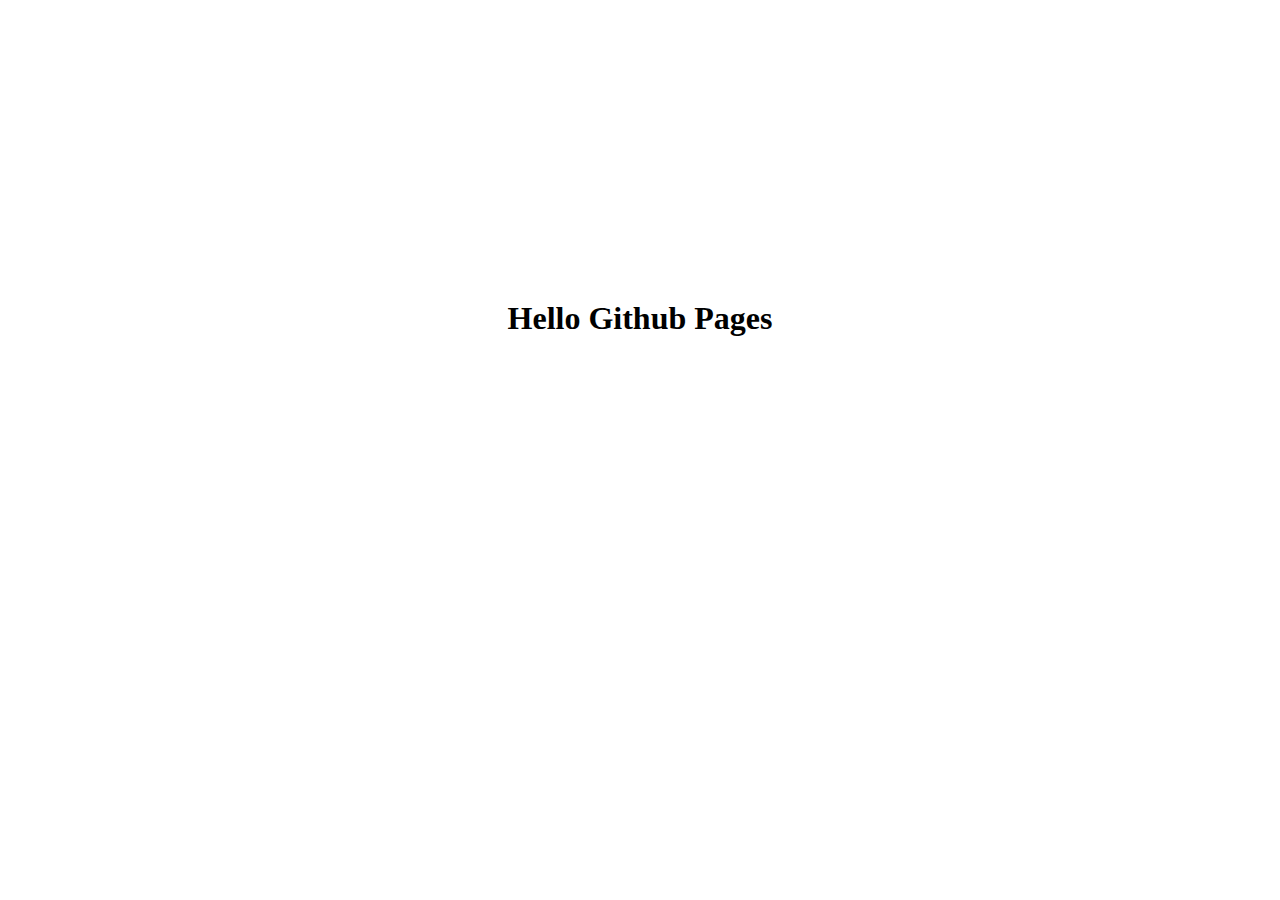
==== index.html @ 55ebb2ca "first commit" ====
<!DOCTYPE html>
<html lang="en">
<head>
    <meta charset="UTF-8">
    <meta name="viewport" content="width=device-width,initial-scale=1.0,maximum-scale=1.0,user-scalable=no">
    <meta http-equiv="X-UA-Compatible" content="ie=edge">
    <title>Hello Github Pages</title>
    <style>
        .container {
            margin-top: 300px;
            text-align: center;
        }
    </style>
</head>
<body>
<h1 class="container">Hello Github Pages</h1>
</body>
</html>
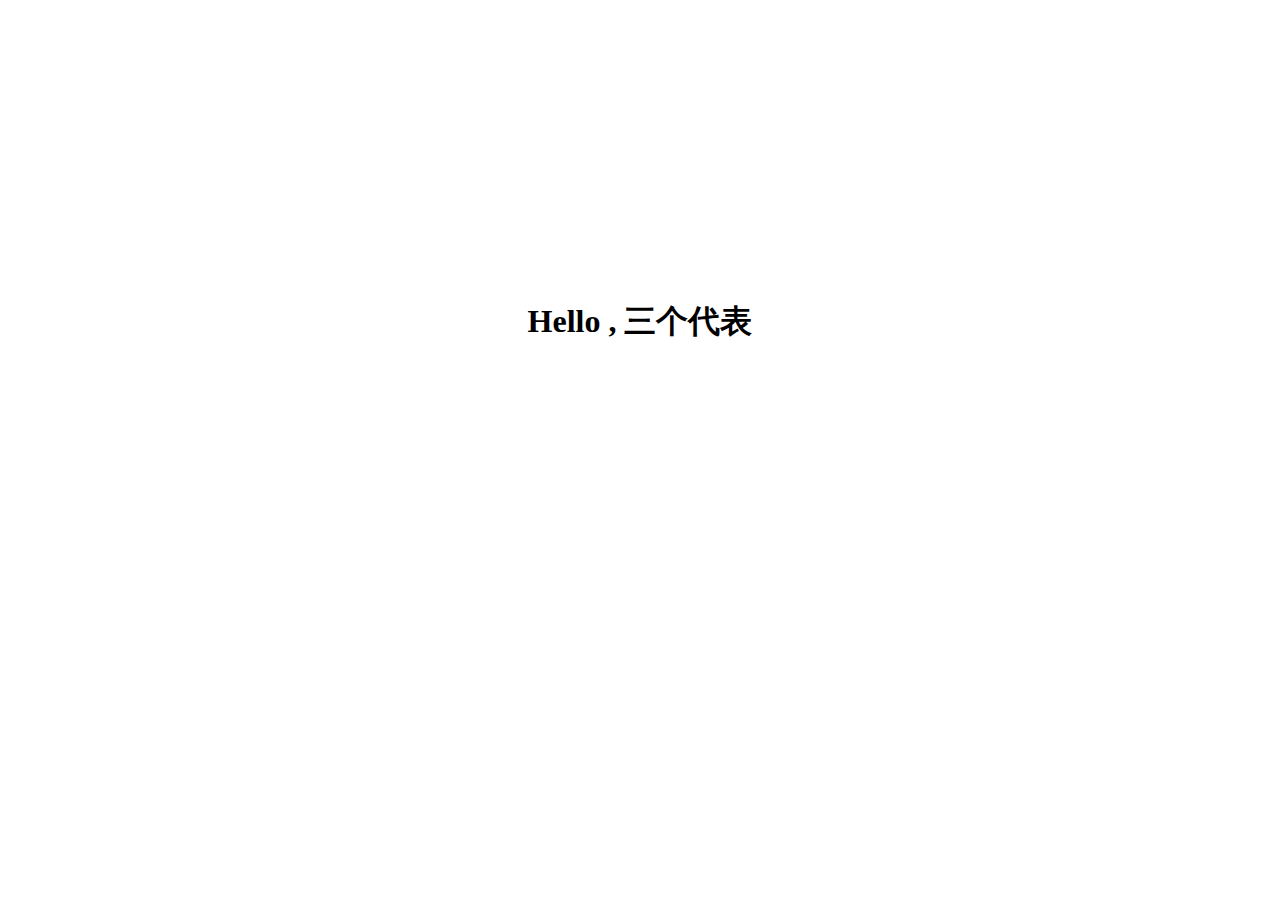
==== commit 95d86800: "Update index.html" ====
--- a/index.html
+++ b/index.html
@@ -13,6 +13,6 @@
     </style>
 </head>
 <body>
-<h1 class="container">Hello Github Pages</h1>
+<h1 class="container">Hello , 三个代表</h1>
 </body>
-</html>+</html>
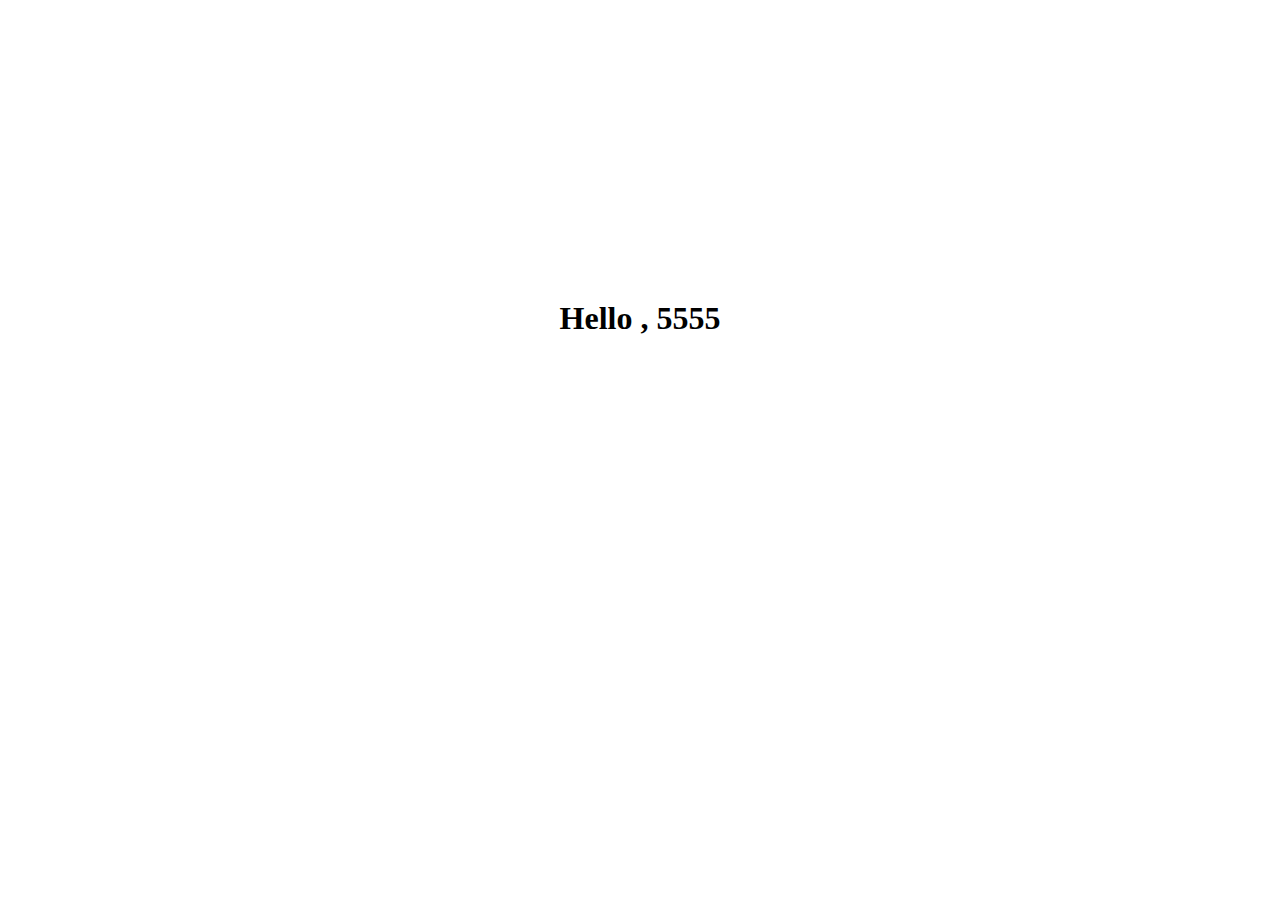
==== commit 92a226e7: "Update index.html" ====
--- a/index.html
+++ b/index.html
@@ -13,6 +13,6 @@
     </style>
 </head>
 <body>
-<h1 class="container">Hello , 三个代表</h1>
+<h1 class="container">Hello , 5555</h1>
 </body>
 </html>
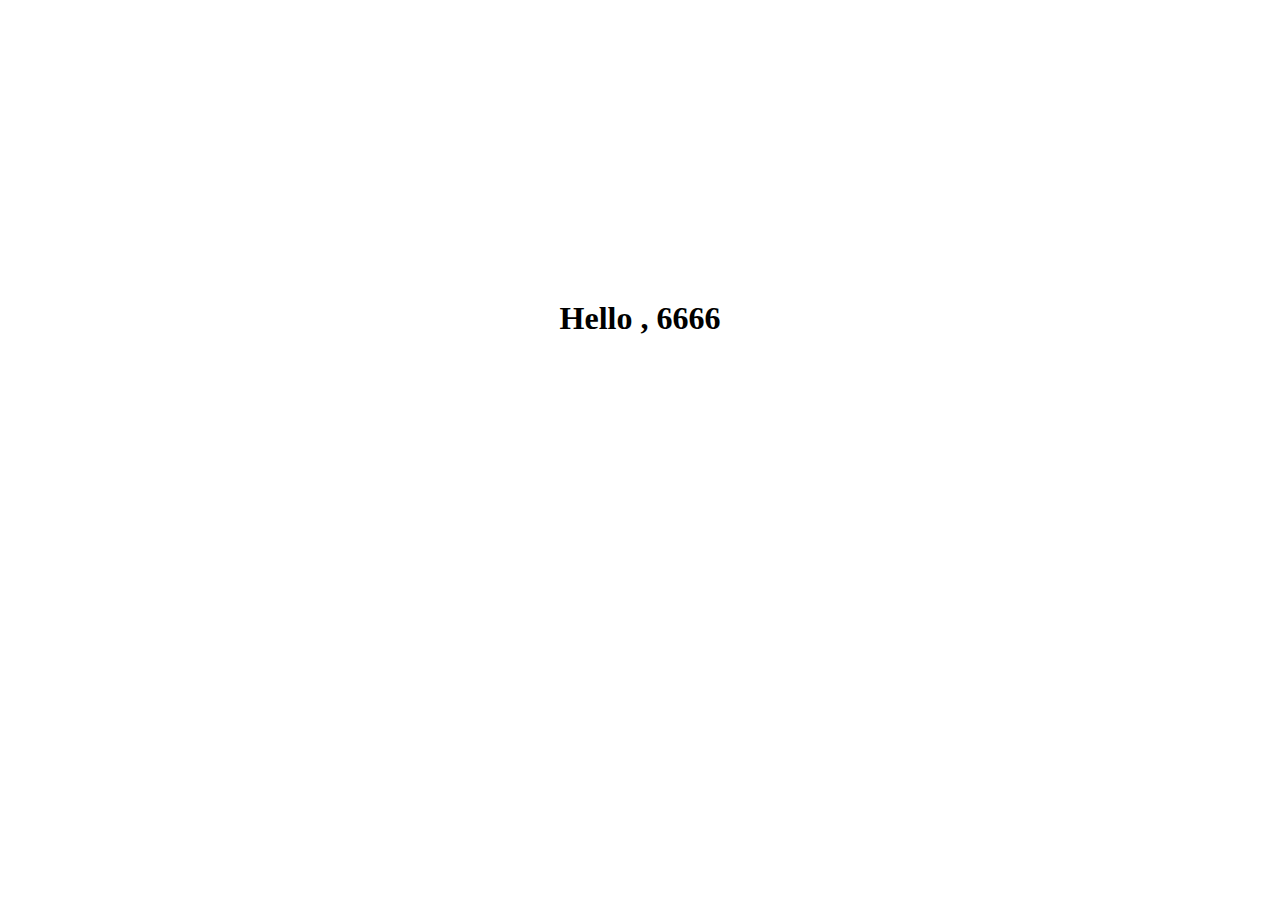
==== commit 0f45a892: "'update'" ====
--- a/index.html
+++ b/index.html
@@ -13,6 +13,6 @@
     </style>
 </head>
 <body>
-<h1 class="container">Hello , 5555</h1>
+<h1 class="container">Hello , 6666</h1>
 </body>
 </html>
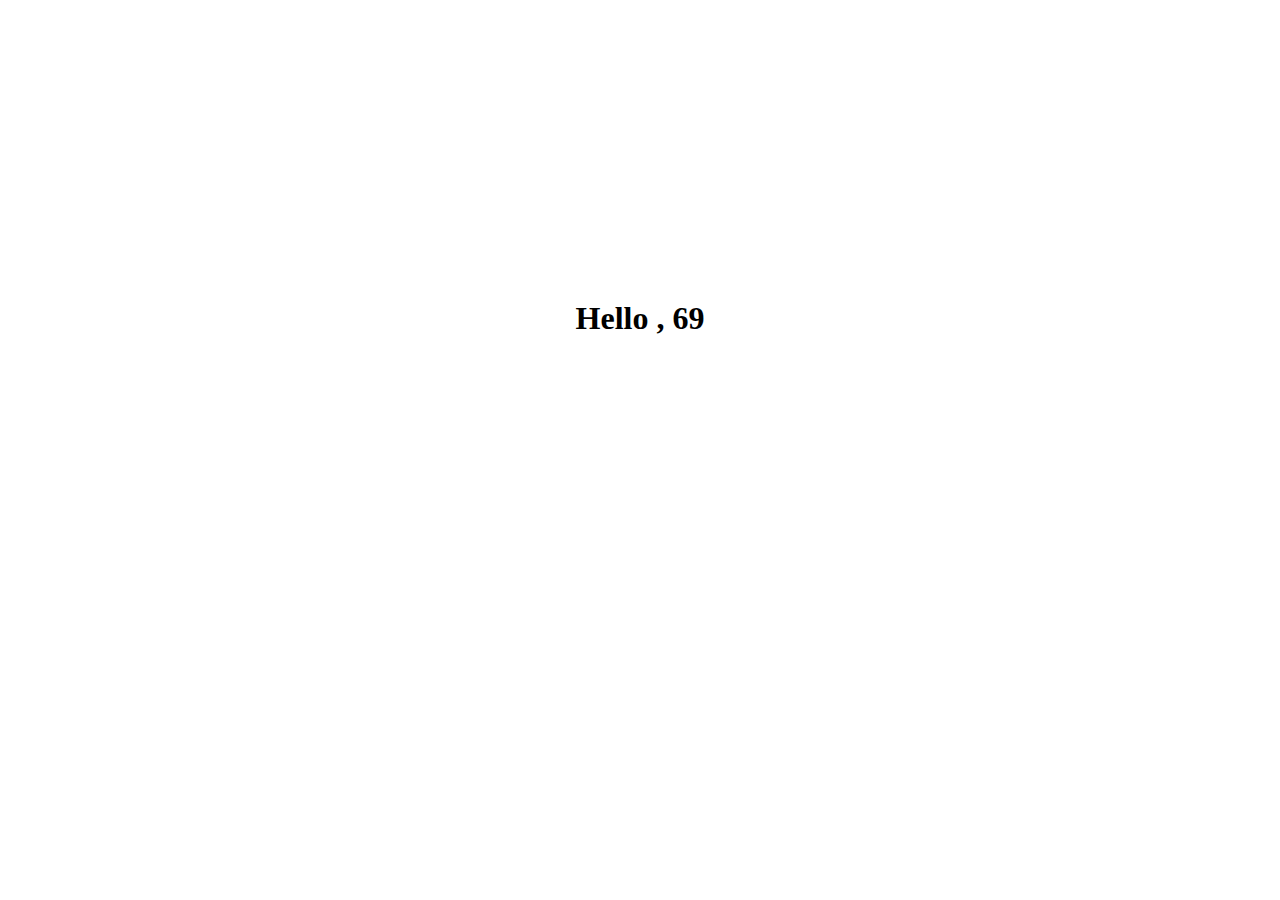
==== commit 26b9dc51: "'update'" ====
--- a/index.html
+++ b/index.html
@@ -13,6 +13,6 @@
     </style>
 </head>
 <body>
-<h1 class="container">Hello , 6666</h1>
+<h1 class="container">Hello , 69</h1>
 </body>
 </html>
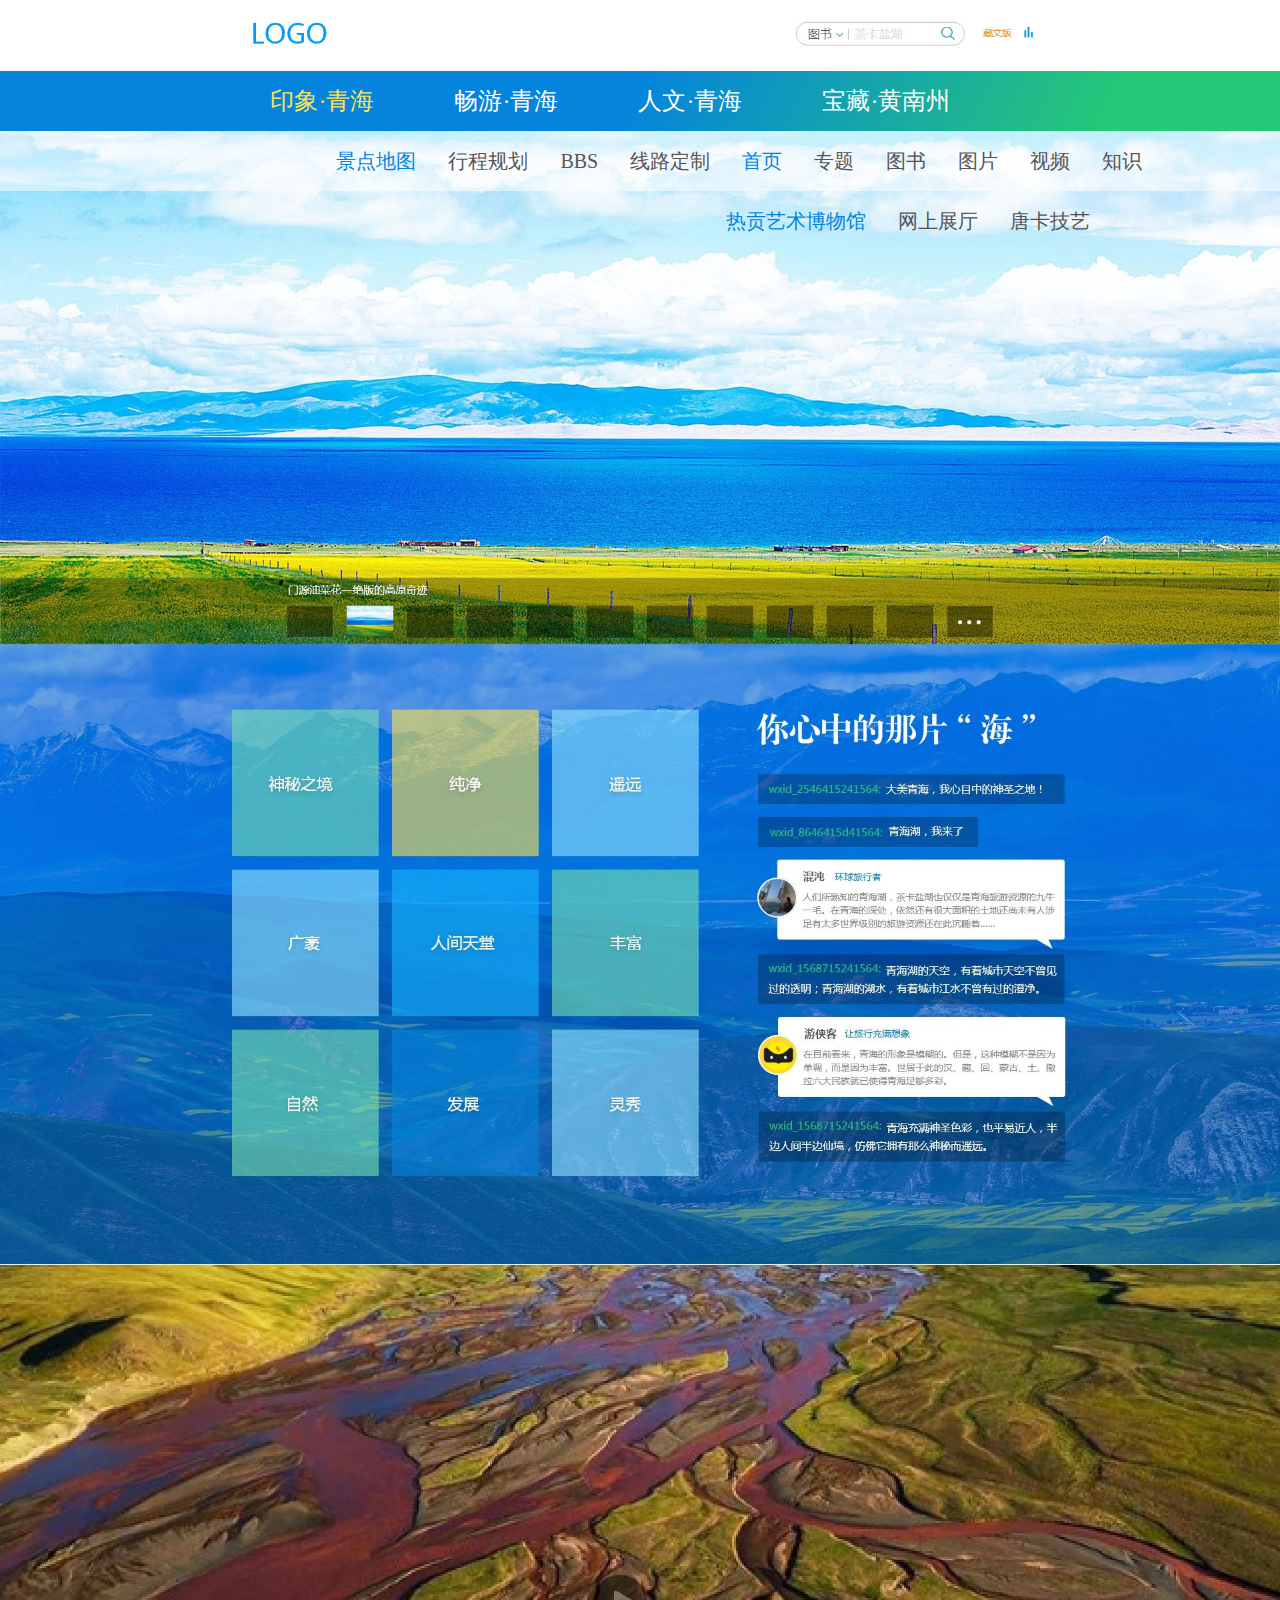
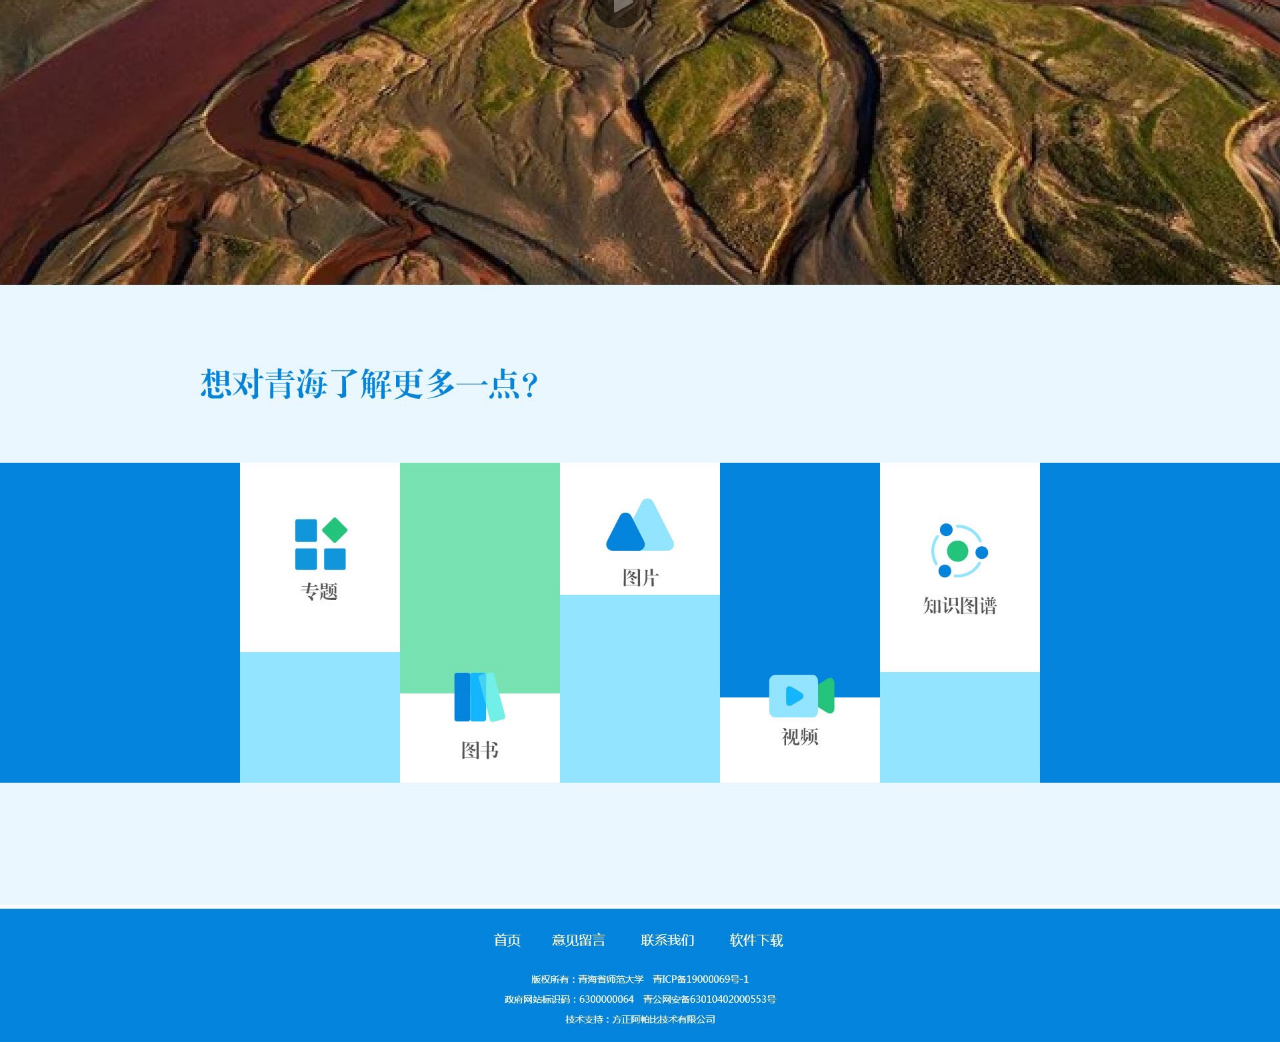
==== commit 1160ada6: "'33'" ====
--- a/index.html
+++ b/index.html
@@ -1,18 +1,59 @@
-<!DOCTYPE html>
-<html lang="en">
-<head>
-    <meta charset="UTF-8">
-    <meta name="viewport" content="width=device-width,initial-scale=1.0,maximum-scale=1.0,user-scalable=no">
-    <meta http-equiv="X-UA-Compatible" content="ie=edge">
-    <title>Hello Github Pages</title>
-    <style>
-        .container {
-            margin-top: 300px;
-            text-align: center;
-        }
-    </style>
-</head>
-<body>
-<h1 class="container">Hello , 69</h1>
-</body>
-</html>
+<!DOCTYPE html>
+<html lang="en">
+
+<head>
+ <meta charset="UTF-8">
+ <meta name="viewport" content="width=device-width, initial-scale=1.0">
+ <title>Document</title>
+ <script src="http://libs.baidu.com/jquery/2.0.0/jquery.min.js"></script>
+ <link rel="stylesheet" href="./css/index.css">
+</head>
+
+<body>
+ <div class="qinghai-header can-click">
+  <img src="./imgs/00.jpg" alt="">
+ </div>
+ <div class="qinghai-menu">
+  <ul class="menu-wrap">
+   <li class="menu-item menu-active-item">
+    印象·青海
+   </li>
+   <li class="menu-item">
+    畅游·青海
+   </li>
+   <li class="menu-item">
+    人文·青海
+   </li>
+   <li class="menu-item">
+    宝藏·黄南州
+   </li>
+  </ul>
+  <ul class="sub-menu-wrap">
+   <ul class="sub-menu sub-menu-1">
+    <li class="sub-menu-item sub-active-item">景点地图</li>
+    <li class="sub-menu-item">行程规划</li>
+    <li class="sub-menu-item" data-active="false">BBS</li>
+    <li class="sub-menu-item" data-active="false">线路定制</li>
+   </ul>
+   <ul class="sub-menu sub-menu-2">
+    <li class="sub-menu-item sub-active-item">首页</li>
+    <li class="sub-menu-item">专题</li>
+    <li class="sub-menu-item">图书</li>
+    <li class="sub-menu-item">图片</li>
+    <li class="sub-menu-item" data-active="false">视频</li>
+    <li class="sub-menu-item">知识</li>
+   </ul>
+   <ul class="sub-menu sub-menu-3">
+    <li class="sub-menu-item sub-active-item">热贡艺术博物馆</li>
+    <li class="sub-menu-item">网上展厅</li>
+    <li class="sub-menu-item" data-active="false">唐卡技艺</li> 
+   </ul>
+  </ul>
+ </div>
+ 
+ <div id="qinghai-content">
+  <img src="./imgs/01-01.jpg" alt="">
+ </div>
+</body>
+<script src="./js/index.js"></script>
+</html>--- a/css/index.css
+++ b/css/index.css
@@ -0,0 +1,77 @@
+*{
+ margin: 0;
+ padding: 0;
+}
+
+ul{
+ list-style: none;
+}
+.qinghai-header img{
+ width: 100%;
+}
+
+.qinghai-menu{
+ height: 60px;
+ background-image: url("../imgs/x39.png");
+ background-size: 100% 100%;
+ position: relative;
+}
+.menu-wrap:after{
+ content: '';
+ display: block;
+ height: 0;
+ clear: both;
+}
+.menu-wrap{
+ margin-left: 18%;
+}
+
+.menu-wrap .menu-item{
+ float: left;
+ font-size: 24px;
+ color: #fff;
+ margin: 0 40px;
+ line-height: 60px;
+ cursor: pointer;
+}
+.menu-item.menu-active-item{
+ color: #FFE250;
+}
+
+#qinghai-content img{
+ width: 100%
+}
+
+.sub-menu-wrap{
+ height: 60px;
+ position: absolute;
+ background-color: rgba(255,255,255, .5);
+ width: 100%;
+}
+
+.sub-menu-wrap .sub-menu-item{
+ float: left;
+ font-size: 20px;
+ color: #555555;
+ margin: 0 16px;
+ line-height: 60px;
+ cursor: pointer;
+}
+
+.sub-menu-item.sub-active-item{
+ color: #0584DD;
+}
+
+.sub-menu-1{
+ margin-left: calc(18% + 90px);
+}
+.sub-menu-2{
+ margin-left: calc(18% + 244px);
+}
+.sub-menu-3{
+ margin-left: calc(18% + 480px);
+}
+
+.can-click{
+ cursor: pointer
+}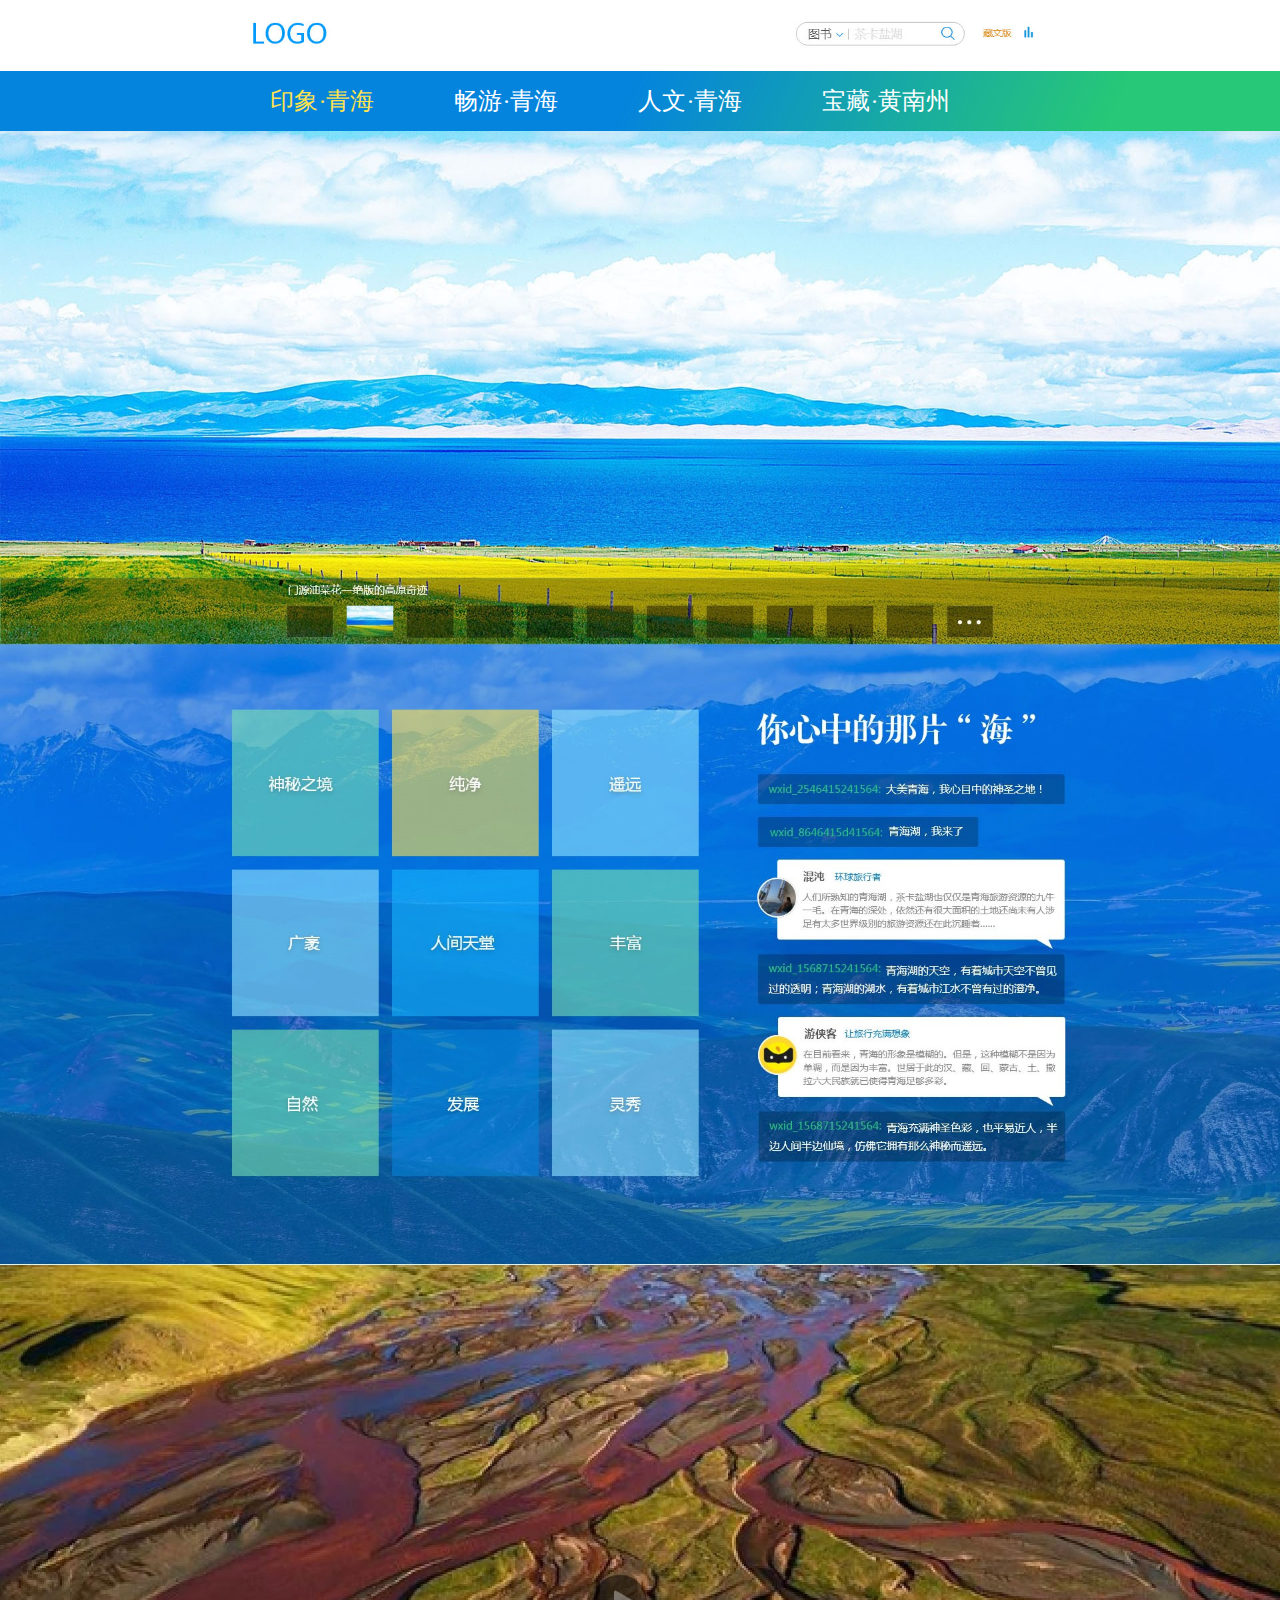
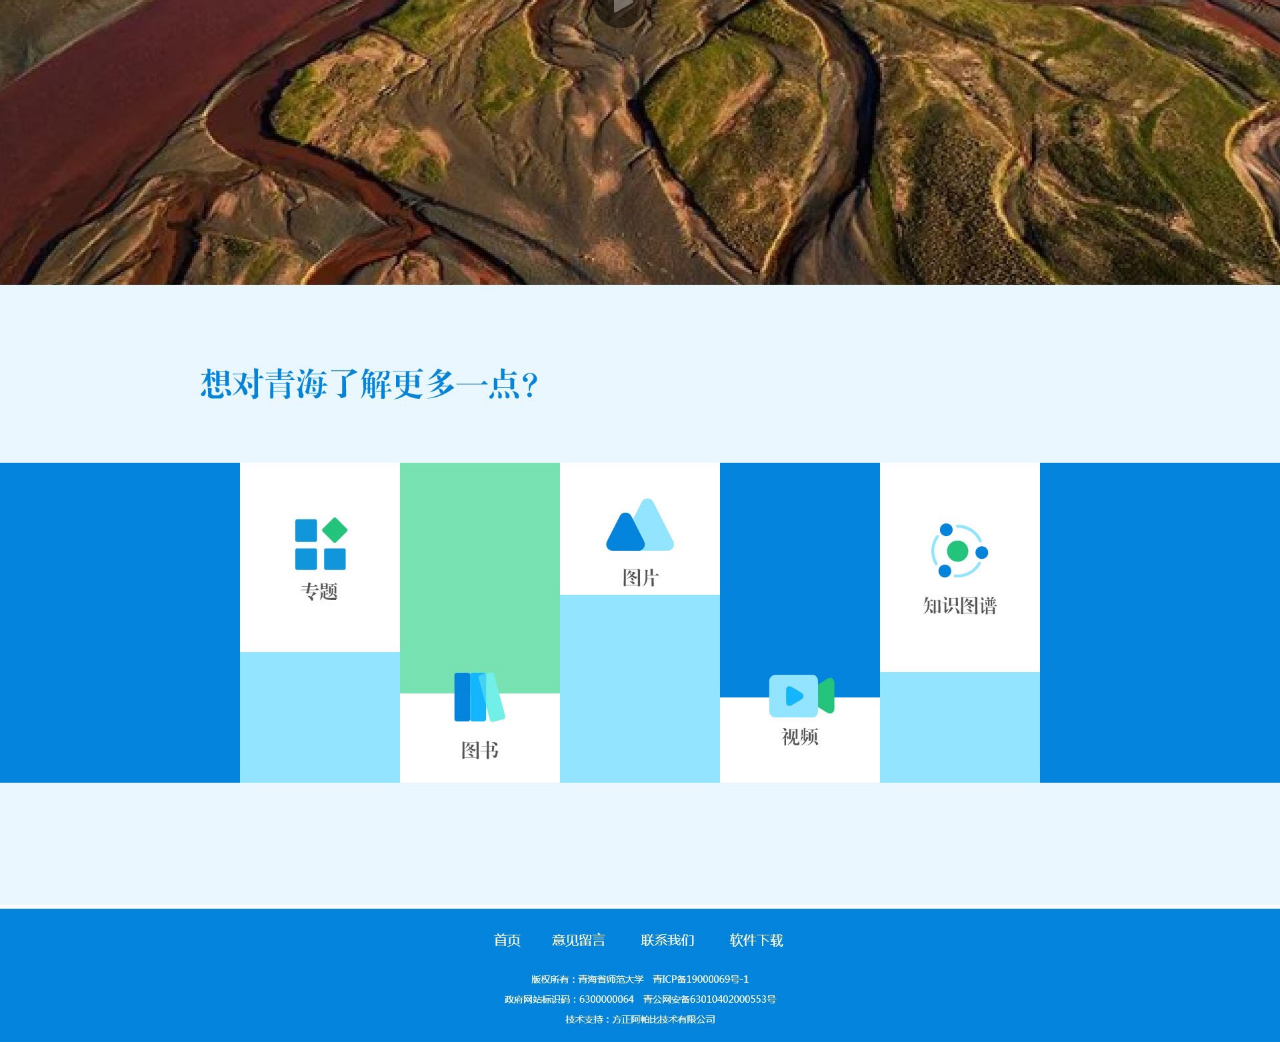
==== commit 253f63cd: "'update'" ====
--- a/index.html
+++ b/index.html
@@ -5,7 +5,7 @@
  <meta charset="UTF-8">
  <meta name="viewport" content="width=device-width, initial-scale=1.0">
  <title>Document</title>
- <script src="http://libs.baidu.com/jquery/2.0.0/jquery.min.js"></script>
+ <script src="./js/jquery.js"></script>
  <link rel="stylesheet" href="./css/index.css">
 </head>
 
